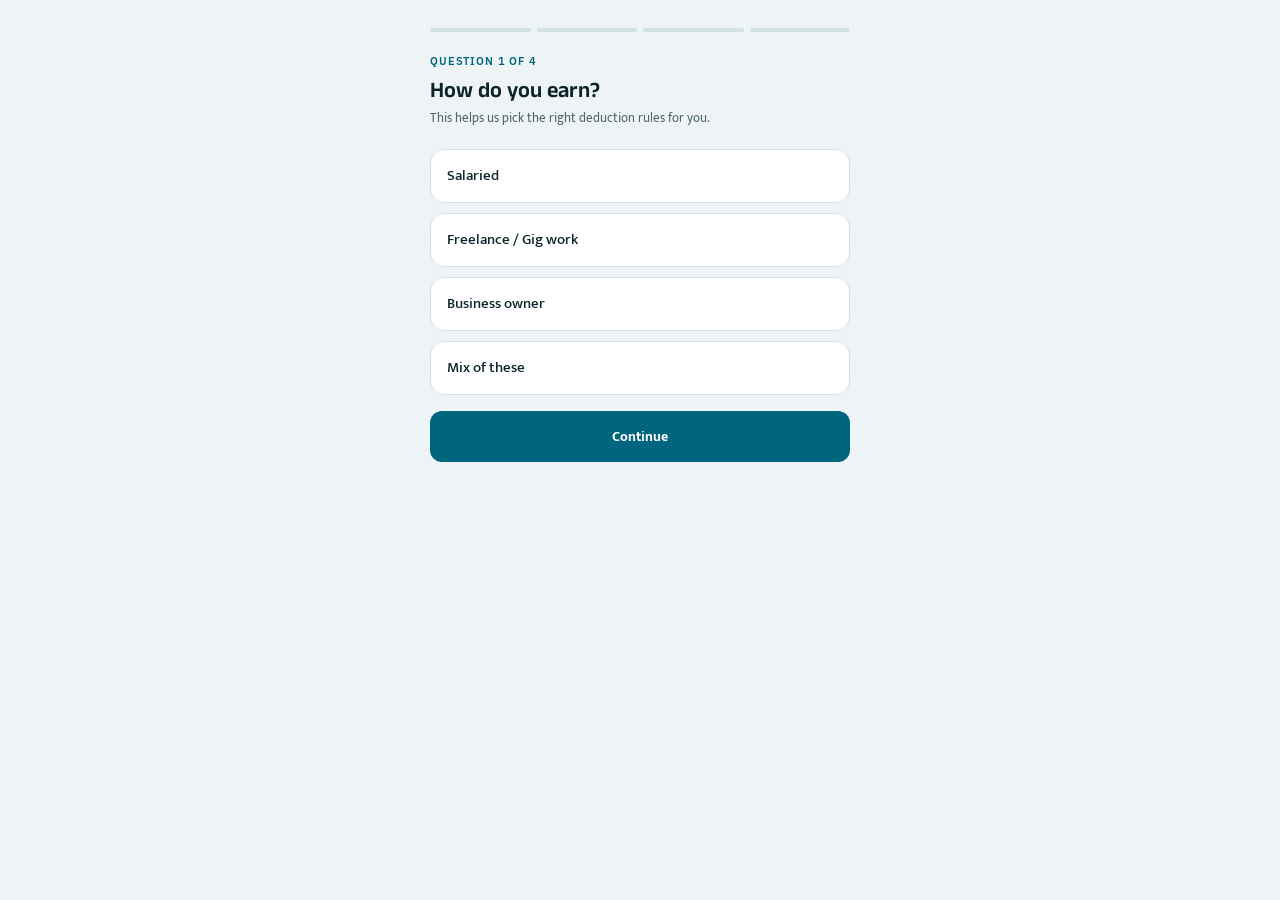
==== index.html @ 58a389fa "Publish from bsuraj67/taxplot@aef8ec2" ====
<!DOCTYPE html>
<html lang="en-IN">
<head>
<meta charset="UTF-8">
<meta name="viewport" content="width=device-width, initial-scale=1.0, viewport-fit=cover">
<title>TaxPlot</title>
<meta name="theme-color" content="#00657E">
<meta name="apple-mobile-web-app-capable" content="yes">
<meta name="apple-mobile-web-app-status-bar-style" content="black-translucent">
<meta name="apple-mobile-web-app-title" content="TaxPlot">
<link rel="manifest" href="manifest.json">
<link rel="icon" href="apple-touch-icon.png">
<link rel="apple-touch-icon" href="apple-touch-icon.png">
<script>
/* Apply saved appearance before first paint (no flash). Keys mirror SETTINGS in app.js. */
(function(){try{var s=JSON.parse(localStorage.getItem("taxplot.settings")||"{}"),r=document.documentElement;
if(s.theme==="light"||s.theme==="dark")r.dataset.theme=s.theme;
if(s.text==="large")r.dataset.text="large";if(s.density==="compact")r.dataset.density="compact";
if(s.motion==="reduce")r.dataset.motion="reduce";if(s.hideAmounts)r.dataset.hide="1";}catch(e){}})();
</script>
<link rel="preconnect" href="https://fonts.googleapis.com">
<link rel="preconnect" href="https://fonts.gstatic.com" crossorigin>
<link rel="stylesheet" href="https://fonts.googleapis.com/css2?family=Anek+Latin:wght@400..800&family=Mukta:wght@400;500;600;700&family=IBM+Plex+Sans:wght@400;500;600&display=swap">
<link rel="stylesheet" href="style.css">
</head>
<body>

<div class="flow" id="s-onboarding"><div class="container"></div></div>
<div class="flow" id="s-permission" hidden><div class="container"></div></div>
<div class="flow" id="s-quickconfirm" hidden><div class="container"></div></div>
<div class="flow" id="s-camera" hidden><div class="cam-view"></div></div>
<div class="flow" id="s-review" hidden><div class="container"></div></div>

<div id="s-app" hidden>
  <div class="shell">
    <nav class="side" aria-label="Main">
      <div class="logo"><span class="mark">T</span>TaxPlot</div>
      <button class="nav-btn" type="button" data-view="overview"></button>
      <button class="nav-btn" type="button" data-view="receipts"></button>
      <button class="nav-btn" type="button" data-view="report"></button>
      <button class="nav-btn" type="button" data-view="glossary"></button>
      <button class="nav-btn" type="button" data-view="settings"></button>
      <div class="side-foot" id="side-foot"></div>
    </nav>
    <main class="main" id="view" tabindex="-1"></main>
  </div>
  <nav class="tabbar" aria-label="Main (mobile)" id="tabbar"></nav>
  <button class="snap-fab" type="button" id="snap-fab" data-act="goto-camera"></button>
</div>

<div class="toast" id="toast" role="status" aria-live="polite" aria-atomic="true"></div>
<div class="glossary-sheet" id="glossary-sheet" hidden></div>

<script src="tax-engine.js"></script>
<script src="locales/i18n.js"></script>
<script src="app.js"></script>
</body>
</html>
---- style.css ----
/* =====================================================================
   TaxPlot design tokens · Peacock
   Copied from design/tokens.css — do not hand-edit values here, edit
   design/tokens.css and re-copy. Theme: no data-theme attribute = follow
   the device (Auto). data-theme="light" | "dark" on <html> = user override.
   Rules (see design/DESIGN.md):
   - --ok (green) ONLY for a cap that is 100% used / a finished state.
   - --warn (rose) for "act soon" and "check this". Never for buttons.
   - --brand for actions, links, active nav and partial progress.
   ===================================================================== */
:root{
  --bg:#EEF4F5;        /* page */
  --surf:#FFFFFF;      /* cards, panels */
  --surf2:#F5F9FA;     /* table heads, inputs, subtle fills */
  --ink:#0B2329;       /* primary text */
  --mute:#4E666C;      /* secondary text (6.1:1 on surf) */
  --line:#D3E1E3;      /* borders, dividers */
  --brand:#00657E;     /* peacock teal (6.6:1 on surf) */
  --on-brand:#FFFFFF;
  --ok:#2F7D1F;        /* leaf green: fully used (5.2:1) */
  --warn:#B0284F;      /* rose: act soon / check (6.4:1) */
  --track:#E0EAEC;     /* empty meter track */
  --cam:#0A0F12; --cam-ink:#F2F5F6; --paper:#FCFCFA; --paper-ink:#22272A;

  --brand-soft:color-mix(in srgb,var(--brand) 11%,var(--surf));
  --ok-soft:color-mix(in srgb,var(--ok) 13%,var(--surf));
  --warn-soft:color-mix(in srgb,var(--warn) 11%,var(--surf));
  --shadow:0 1px 2px color-mix(in srgb,var(--ink) 8%,transparent),0 8px 24px -12px color-mix(in srgb,var(--ink) 18%,transparent);

  --f-display:"Anek Latin","Mukta",system-ui,sans-serif;   /* headings */
  --f-body:"Mukta",system-ui,-apple-system,"Segoe UI",sans-serif; /* UI text */
  --f-num:"IBM Plex Sans","Mukta",system-ui,sans-serif;     /* all money, tabular */

  --r-s:6px; --r-m:10px; --r-l:16px;
  --pad:1.125rem;      /* card padding; compact density lowers it */
  color-scheme:light;
}
@media (prefers-color-scheme: dark){
  :root:not([data-theme="light"]){
    --bg:#071619; --surf:#0D2227; --surf2:#122C32; --ink:#E3F1F3; --mute:#93AEB4; --line:#1E3A41;
    --brand:#4CC2DB; --on-brand:#04191E; --ok:#7ACB5C; --warn:#FF7D9E; --track:#1A343A;
    color-scheme:dark;
  }
}
:root[data-theme="dark"]{
  --bg:#071619; --surf:#0D2227; --surf2:#122C32; --ink:#E3F1F3; --mute:#93AEB4; --line:#1E3A41;
  --brand:#4CC2DB; --on-brand:#04191E; --ok:#7ACB5C; --warn:#FF7D9E; --track:#1A343A;
  color-scheme:dark;
}
:root[data-density="compact"]{ --pad:.75rem; }
:root[data-text="large"]{ font-size:112.5%; }

/* Every inline icon from the ic()/chip() helpers is a 24x24-viewBox SVG with
   no explicit width/height, so size it by default — individual contexts
   (buttons, chips, nav) override to their own exact size below. */
svg[viewBox="0 0 24 24"]{width:1.1em; height:1.1em; flex:none; vertical-align:-0.15em;}

/* ---------- base ---------- */
*{box-sizing:border-box;}
html,body{height:100%;}
body{
  margin:0;
  font-family:var(--f-body);
  background:var(--bg);
  color:var(--ink);
  min-height:100vh;
  -webkit-font-smoothing:antialiased;
}
button{font-family:inherit;}
h1,h2,h3{font-family:var(--f-display); margin:0; line-height:1.15;}
.num{font-family:var(--f-num); font-variant-numeric:tabular-nums; letter-spacing:-.01em;}
.eyebrow{font-size:.75rem; letter-spacing:.09em; text-transform:uppercase; color:var(--mute); font-weight:600;}
.muted{color:var(--mute);}
kbd{font-family:var(--f-num); font-size:.72rem; border:1px solid var(--line); border-bottom-width:2px; border-radius:4px; padding:0 .3rem; background:var(--surf); color:var(--mute);}
a{color:var(--brand);}
button,input,select,textarea{font:inherit; color:inherit;}
:focus-visible{outline:2px solid var(--brand); outline-offset:2px; border-radius:4px;}
[hidden]{display:none !important;}
:root[data-motion="reduce"] *{transition:none !important; animation:none !important;}
@media (prefers-reduced-motion:reduce){*{transition:none !important; animation:none !important;}}
/* privacy: blur money until hovered/focused */
:root[data-hide="1"] .money{filter:blur(7px); transition:filter .15s;}
:root[data-hide="1"] .money:hover,:root[data-hide="1"] .money:focus{filter:none;}

/* ---------- app shell: sidebar (desktop) + bottom tabbar (mobile) ---------- */
.shell{display:grid; grid-template-columns:15rem minmax(0,1fr); min-height:100vh;}
.side{position:sticky; top:0; height:100vh; background:var(--surf); border-right:1px solid var(--line); padding:1.25rem .75rem; display:flex; flex-direction:column; gap:.25rem;}
.logo{display:flex; align-items:center; gap:.6rem; font-family:var(--f-display); font-weight:700; font-size:1.2rem; padding:0 .5rem 1.1rem;}
.logo .mark{width:28px; height:28px; border-radius:8px; background:var(--brand); color:var(--on-brand); display:flex; align-items:center; justify-content:center; font-weight:700; flex:none;}
.nav-btn{display:flex; align-items:center; gap:.65rem; border:0; background:none; text-align:left; padding:.6rem .7rem; min-height:2.75rem; border-radius:var(--r-s); font-size:.95rem; font-weight:500; color:var(--mute); cursor:pointer; width:100%;}
.nav-btn:hover{background:var(--surf2); color:var(--ink);}
.nav-btn[aria-current="page"]{background:var(--brand-soft); color:var(--brand); font-weight:600;}
.side-foot{margin-top:auto; padding:.75rem .6rem 0; border-top:1px solid var(--line); font-size:.8rem; color:var(--mute);}
.main{padding:1.5rem clamp(1rem,3vw,2rem) 3rem; display:grid; gap:1.1rem; align-content:start; min-width:0; max-width:78rem;}
.head{display:flex; align-items:center; gap:.75rem; flex-wrap:wrap;}
.head h1{font-size:1.6rem; font-weight:700; margin-right:auto;}
.tabbar{display:none;}

/* ---------- atoms ---------- */
.btn{display:inline-flex; align-items:center; justify-content:center; gap:.5rem; border:0; border-radius:var(--r-m); padding:.6rem 1rem; min-height:2.75rem; font-weight:600; font-size:.95rem; background:var(--brand); color:var(--on-brand); cursor:pointer; font-family:var(--f-body);}
.btn.ghost{background:transparent; color:var(--ink); box-shadow:inset 0 0 0 1px var(--line);}
.btn.ghost:hover{background:var(--surf2);}
.btn.danger{background:transparent; color:var(--warn); box-shadow:inset 0 0 0 1px var(--warn);}
.btn.warn{background:var(--surf); color:var(--warn); box-shadow:inset 0 0 0 1px var(--warn);}
/* .btn.sm stays compact on purpose — the CA review queue/grid's deliberately
   dense ERP layout (see PROGRESS.md) would be defeated by a 44px minimum on
   every inline row action; those stay mouse/desktop-oriented by design. */
.btn.sm{padding:.25rem .55rem; font-size:.8rem; min-height:auto;}
.btn[disabled]{opacity:.5; cursor:not-allowed;}
.icon-btn{width:2.75rem; height:2.75rem; display:grid; place-items:center; border-radius:var(--r-m); border:1px solid var(--line); background:var(--surf); cursor:pointer;}
.pill{display:inline-flex; align-items:center; gap:.35rem; font-size:.8rem; font-weight:600; padding:.25rem .65rem; border-radius:999px; background:var(--surf2); border:1px solid var(--line); cursor:pointer;}
.chip{display:inline-flex; align-items:center; gap:.3rem; font-size:.78rem; font-weight:600; line-height:1; padding:.32rem .55rem; border-radius:999px; white-space:nowrap;}
.st-done{background:var(--ok-soft); color:var(--ok);}
.st-room{background:var(--brand-soft); color:var(--brand);}
.st-soon{background:var(--warn-soft); color:var(--warn);}
.st-none{color:var(--mute); box-shadow:inset 0 0 0 1px var(--line);}
.st-check{color:var(--warn); box-shadow:inset 0 0 0 1.5px var(--warn);}
.card{background:var(--surf); border:1px solid var(--line); border-radius:var(--r-l); padding:var(--pad);}
button.card{appearance:none; font:inherit; color:inherit;}
.card h3{font-family:var(--f-body); font-size:1rem; font-weight:600; margin-bottom:.75rem; display:flex; justify-content:space-between; gap:.5rem; align-items:baseline;}
.card h3 small{font-weight:400; color:var(--mute); font-size:.82rem;}
.disc,.micro-disc{font-size:.8rem; color:var(--mute); display:flex; gap:.4rem; align-items:center;}
.big-disc{display:flex; gap:.6rem; align-items:flex-start; padding:.9rem 1rem; border-radius:var(--r-m); background:var(--surf2); border:1px solid var(--line); font-size:.9rem; color:var(--ink);}
.big-disc span{min-width:0; flex:1;}

/* meter: one segment per receipt */
.meter{height:.75rem; border-radius:999px; background:var(--track); display:flex; gap:2px; overflow:hidden;}
.meter i{display:block; height:100%; background:var(--brand);}
.meter.done i{background:var(--ok);}
.meter.soon i{background:var(--warn);}
.meter.none{background:repeating-linear-gradient(-45deg,var(--track) 0 6px,transparent 6px 11px); box-shadow:inset 0 0 0 1px var(--line);}

/* ---------- overview ---------- */
.hero{display:grid; grid-template-columns:repeat(3,minmax(0,1fr)); background:var(--surf); border:1px solid var(--line); border-radius:var(--r-l);}
.hero>div{padding:var(--pad) 1.25rem; display:grid; gap:.25rem; align-content:start; min-width:0;}
.hero>div+div{border-left:1px solid var(--line);}
.hero .big{font-size:clamp(1.9rem,3.4vw,2.6rem); font-weight:600; line-height:1.05; color:var(--brand);}
.hero .mid{font-size:1.6rem; font-weight:600; line-height:1.1;}
.hero small{color:var(--mute); font-size:.85rem;}
.fy-track{height:6px; background:var(--track); border-radius:999px; margin-top:.5rem; overflow:hidden;}
.fy-track i{display:block; height:100%; background:var(--ink);}
.regime-card{display:flex; gap:1rem; align-items:center; border-radius:var(--r-l); padding:var(--pad) 1.1rem; border:1px solid var(--line); background:var(--surf); flex-wrap:wrap;}
.regime-card h4{font-size:1.1rem; font-weight:700;}
.regime-card p{font-size:.9rem; color:var(--mute);}
.regime-card .cmp{display:flex; gap:1.1rem; margin-left:auto; text-align:right;}
.regime-card .cmp b{font-size:1.1rem;}
.regime-card .cmp .lower{color:var(--ok);}
.caps{display:grid; grid-template-columns:repeat(2,minmax(0,1fr)); gap:.75rem;}
.cap{background:var(--surf); border:1px solid var(--line); border-radius:var(--r-l); padding:var(--pad); display:grid; gap:.6rem; min-width:0;}
.cap-top{display:flex; justify-content:space-between; gap:.6rem; align-items:flex-start;}
.cap h4{font-family:var(--f-body); font-size:1rem; font-weight:600; line-height:1.25;}
.cap .sec-no{display:block; font-size:.82rem; color:var(--mute); font-weight:500; margin-top:.1rem;}
.cap-fig{display:flex; justify-content:space-between; gap:.5rem; font-size:.88rem; color:var(--mute); flex-wrap:wrap;}
.cap-fig b{color:var(--ink); font-size:1.05rem; font-weight:600;}
.cap .note{font-size:.85rem; color:var(--mute);}
.cap .figure{font-size:1.5rem; font-weight:600;}
.rrow{display:grid; grid-template-columns:2.5rem minmax(0,1fr) auto; gap:.75rem; align-items:center; padding:.55rem 0; border-top:1px solid var(--line);}
.rrow:first-child{border-top:0;}
.rthumb{width:2.5rem; height:2.5rem; border-radius:8px; background:var(--surf2); border:1px solid var(--line); display:grid; place-items:center; color:var(--mute); font-size:1rem;}
.who{font-weight:600; font-size:.95rem; line-height:1.25; overflow:hidden; text-overflow:ellipsis; white-space:nowrap;}
.meta{font-size:.82rem; color:var(--mute);}
.amt{text-align:right; font-weight:600; display:grid; justify-items:end; gap:.2rem;}
.duo{display:grid; grid-template-columns:minmax(0,1.25fr) minmax(0,1fr); gap:.75rem;}
.chart svg{width:100%; height:auto; display:block;}
.chart text{font-family:var(--f-num); font-size:11px; fill:var(--mute);}
.chart .val{fill:var(--ink); font-weight:600;}
.empty-note{font-size:12.5px; color:var(--mute); background:var(--surf2); border-radius:12px; padding:14px; text-align:center; line-height:1.6;}

/* ---------- tables (Receipts, Report) ---------- */
.toolbar{display:flex; gap:.5rem; flex-wrap:wrap; align-items:center;}
.fchip{border:1px solid var(--line); background:var(--surf); border-radius:999px; padding:.3rem .75rem; font-size:.85rem; font-weight:500; cursor:pointer; display:inline-flex; align-items:center; min-height:2.75rem;}
.fchip[aria-pressed="true"]{background:var(--ink); color:var(--bg); border-color:var(--ink);}
.tbl-wrap{overflow-x:auto; background:var(--surf); border:1px solid var(--line); border-radius:var(--r-l);}
table{border-collapse:collapse; width:100%; font-size:.9rem; min-width:34rem;}
th{font-size:.72rem; letter-spacing:.07em; text-transform:uppercase; color:var(--mute); font-weight:600; text-align:left; padding:.75rem .9rem; border-bottom:1px solid var(--line); background:var(--surf2);}
td{padding:calc(var(--pad)*.6) .9rem; border-bottom:1px solid var(--line); vertical-align:middle;}
tr:last-child td{border-bottom:0;}
.r{text-align:right;}
.missed{display:grid; gap:.5rem; margin:0; padding:0; list-style:none;}
.missed li{display:flex; gap:.6rem; align-items:flex-start; font-size:.95rem; color:var(--ink);}
.missed li span{min-width:0;}

/* ---------- settings ---------- */
.set-groups{display:grid; gap:1.1rem; min-width:0;}
.group{background:var(--surf); border:1px solid var(--line); border-radius:var(--r-l); overflow:hidden; scroll-margin-top:1rem;}
.group>header{padding:.9rem 1.1rem .4rem;}
.group>header h2{font-size:1.15rem; font-weight:700;}
.group>header p{font-size:.85rem; color:var(--mute);}
.row{display:grid; grid-template-columns:minmax(0,1fr) auto; gap:1rem; align-items:center; padding:calc(var(--pad)*.8) 1.1rem; border-top:1px solid var(--line);}
.group>header+.row{border-top:0;}
.row .lbl{font-weight:600; font-size:.95rem; display:block;}
.row .help{font-size:.83rem; color:var(--mute); margin-top:.1rem; max-width:52ch;}
.seg{display:inline-flex; border:1px solid var(--line); border-radius:var(--r-m); background:var(--surf2); padding:3px; gap:2px; flex-wrap:wrap;}
.seg button{border:0; background:none; padding:.35rem .75rem; border-radius:7px; font-size:.87rem; color:var(--mute); font-weight:500; cursor:pointer; display:inline-flex; align-items:center; min-height:2.75rem;}
.seg button[aria-pressed="true"]{background:var(--surf); color:var(--ink); font-weight:600; box-shadow:0 1px 2px color-mix(in srgb,var(--ink) 15%,transparent);}
/* Visual switch stays its designed size; ::before pads out the actual
   clickable/tappable area to the 44px minimum without changing how it looks. */
.switch{position:relative; width:2.75rem; height:1.6rem; border-radius:999px; border:0; background:var(--track); box-shadow:inset 0 0 0 1px var(--line); padding:0; flex:none; cursor:pointer; transition:background .15s;}
.switch::before{content:""; position:absolute; inset:-.6rem;}
.switch::after{content:""; position:absolute; top:.2rem; left:.2rem; width:1.2rem; height:1.2rem; border-radius:50%; background:var(--surf); box-shadow:0 1px 3px color-mix(in srgb,var(--ink) 30%,transparent); transition:transform .15s;}
.switch[aria-checked="true"]{background:var(--brand); box-shadow:none;}
.switch[aria-checked="true"]::after{transform:translateX(1.15rem);}
select.sel,input.txt{background:var(--surf2); border:1px solid var(--line); border-radius:var(--r-m); padding:.45rem .7rem; font-size:.9rem; min-width:10rem; font-family:var(--f-body);}
.theme-preview{display:flex; gap:.6rem; flex-wrap:wrap;}
.tp{border:1.5px solid var(--line); border-radius:var(--r-m); padding:.4rem; background:var(--surf); display:grid; gap:.35rem; justify-items:center; font-size:.82rem; font-weight:600; width:6.5rem; cursor:pointer;}
.tp[aria-pressed="true"]{border-color:var(--brand); box-shadow:0 0 0 3px var(--brand-soft);}
.tp .mini{width:100%; height:3.4rem; border-radius:6px; overflow:hidden; display:grid; grid-template-columns:30% 1fr;}
.tp .mini b{display:block;}
.confirm{display:flex; gap:.5rem; align-items:center; flex-wrap:wrap; font-size:.88rem;}

/* ---------- toast ---------- */
.toast{
  position:fixed; left:50%; bottom:calc(1.5rem + env(safe-area-inset-bottom,0px)); transform:translateX(-50%) translateY(6px);
  background:var(--ink); color:var(--bg); padding:.6rem 1rem; border-radius:var(--r-m); font-size:.9rem; z-index:90;
  box-shadow:var(--shadow); opacity:0; pointer-events:none; transition:opacity .2s ease, transform .2s ease;
}
.toast.show{opacity:1; transform:translateX(-50%) translateY(0);}

/* =====================================================================
   Full-screen flows: onboarding quiz, permission, camera, review,
   quick-confirm. These take over the whole viewport (no sidebar/tabbar)
   and keep their own compact layout — restyled onto Peacock tokens.
   ===================================================================== */
.flow{max-width:460px; margin:0 auto; min-height:100vh; padding:28px 20px 48px;}

.progress-dots{display:flex; gap:6px; margin-bottom:22px;}
.progress-dots span{height:4px; flex:1; background:var(--line); border-radius:2px; overflow:hidden;}
.progress-dots span.done{background:var(--brand);}
.q-eyebrow{font-family:var(--f-num); font-size:10.5px; color:var(--brand); font-weight:600; letter-spacing:.08em; text-transform:uppercase;}
.q-title{font-size:22px; font-weight:600; margin:8px 0 4px; line-height:1.25; font-family:var(--f-display); color:var(--ink);}
.q-sub{font-size:12.5px; color:var(--mute); margin-bottom:20px;}
.opt{
  display:block; width:100%; text-align:left; background:var(--surf); border:1.5px solid var(--line);
  border-radius:14px; padding:14px 16px; margin-bottom:10px; font-size:14.5px; font-weight:500;
  color:var(--ink); cursor:pointer; font-family:var(--f-body);
}
.opt.selected{border-color:var(--brand); background:var(--brand-soft);}
.opt.selected::after{content:"✓"; float:right; color:var(--brand); font-weight:700;}
.cb-opt{display:flex; align-items:center; gap:10px;}
.cb{width:18px; height:18px; border-radius:5px; border:1.5px solid var(--mute); flex:none;}
.cb.on{background:var(--brand); border-color:var(--brand); position:relative;}
.cb.on::after{content:"✓"; color:var(--on-brand); font-size:12px; position:absolute; inset:0; display:flex; align-items:center; justify-content:center;}
.text-input{
  width:100%; background:var(--surf); border:1.5px solid var(--line); border-radius:12px;
  padding:13px 14px; font-size:14.5px; color:var(--ink); font-family:var(--f-body); margin-bottom:8px;
}
.text-input:focus, select.text-input:focus{outline:2px solid var(--brand); outline-offset:1px; border-color:var(--brand);}
.autocomplete-list{list-style:none; margin:0 0 10px; padding:0;}
.autocomplete-list li{padding:10px 12px; background:var(--surf); border:1px solid var(--line); border-top:none; font-size:13px; cursor:pointer;}
.autocomplete-list li:first-child{border-top:1px solid var(--line); border-radius:8px 8px 0 0;}
.autocomplete-list li:last-child{border-radius:0 0 8px 8px;}
.autocomplete-list li:hover{background:var(--surf2);}

.result-hero{background:var(--surf); border:1px solid var(--line); border-radius:20px; padding:24px 20px; margin-top:4px;}
.result-hero .tag{font-family:var(--f-num); font-size:10px; letter-spacing:.1em; text-transform:uppercase; color:var(--brand); font-weight:700;}
.result-hero h2{font-size:21px; margin-top:8px; line-height:1.3; font-family:var(--f-display); color:var(--ink);}
.result-hero h2 b{color:var(--brand);}
.result-hero p{font-size:13px; line-height:1.6; color:var(--mute); margin-top:12px;}
.compare-table{width:100%; border-collapse:collapse; margin-top:14px; font-size:12.5px;}
.compare-table th{text-align:left; color:var(--mute); font-weight:600; font-size:10px; text-transform:uppercase; padding-bottom:6px; border-bottom:1px solid var(--line);}
.compare-table td{padding:9px 4px; border-bottom:1px solid var(--line); color:var(--ink); font-family:var(--f-num);}
.nav-row{display:flex; gap:10px; margin-top:6px;}

.btn-primary{
  display:block; width:100%; text-align:center; padding:14px; min-height:44px; border-radius:12px;
  background:var(--brand); color:var(--on-brand); font-weight:700; font-size:14px;
  border:none; margin-top:16px; cursor:pointer; font-family:var(--f-body);
}
.btn-primary:disabled{opacity:.45; cursor:not-allowed;}
.btn-secondary{
  display:block; width:100%; text-align:center; padding:14px; min-height:44px; border-radius:12px;
  background:transparent; color:var(--ink); font-weight:600; font-size:13.5px;
  border:1.5px solid var(--line); margin-top:10px; cursor:pointer; font-family:var(--f-body);
}
.btn-ghost{
  background:transparent; border:none; color:var(--mute); font-weight:600; font-size:12.5px;
  cursor:pointer; text-align:center; width:100%; padding:14px 10px; min-height:44px; font-family:var(--f-body);
}
.nav-row .btn-primary, .nav-row .btn-secondary{margin-top:0;}

/* ---------- permission screen ---------- */
.perm-icon{width:56px; height:56px; border-radius:16px; background:var(--brand-soft); color:var(--brand); display:flex; align-items:center; justify-content:center; font-size:24px; margin-top:20px;}
.perm-title{font-size:21px; font-weight:600; margin:16px 0 6px; line-height:1.3; font-family:var(--f-display); color:var(--ink);}
.perm-sub{font-size:13px; color:var(--mute); line-height:1.6; margin-bottom:20px;}
.perm-row{display:flex; gap:12px; background:var(--surf); border:1px solid var(--line); border-radius:14px; padding:14px; margin-bottom:10px; align-items:flex-start;}
.perm-row .ic{font-size:16px;}
.perm-row .t{font-size:13px; font-weight:700; color:var(--ink);}
.perm-row .d{font-size:11.5px; color:var(--mute); margin-top:2px; line-height:1.5;}
.perm-note{font-size:11px; color:var(--mute); background:var(--surf2); border-radius:10px; padding:10px 12px; margin-top:14px; line-height:1.6;}
.perm-skip{display:block; width:100%; background:none; border:none; text-align:center; font-size:12.5px; color:var(--mute); margin-top:14px; padding:12px; min-height:44px; font-weight:600; cursor:pointer; font-family:var(--f-body);}

/* ---------- quick confirm ---------- */
.qc-head h2{font-size:19px; font-family:var(--f-display); color:var(--ink);}
.qc-head p{font-size:12.5px; color:var(--mute); margin-top:4px;}
.qc-stack-note{font-size:11px; color:var(--mute); margin:10px 0 16px; font-family:var(--f-num);}
.qc-card{background:var(--surf); border:1px solid var(--line); border-radius:18px; padding:18px; box-shadow:var(--shadow); margin-bottom:14px;}
.qc-source{display:flex; align-items:center; gap:8px; font-size:10.5px; color:var(--mute); font-family:var(--f-num); text-transform:uppercase; letter-spacing:.05em;}
.qc-source .dot{width:6px; height:6px; border-radius:50%; background:var(--brand);}
.qc-vendor{font-size:16px; font-weight:700; margin-top:8px; color:var(--ink);}
.qc-amt{font-family:var(--f-num); font-size:26px; font-weight:700; color:var(--ink); margin-top:4px;}
.qc-meta{font-size:12px; color:var(--mute); margin-top:6px;}
.qc-guess{display:inline-flex; align-items:center; gap:6px; background:var(--ok-soft); color:var(--ok); font-size:11.5px; font-weight:600; padding:6px 10px; border-radius:8px; margin-top:10px;}
.qc-actions{display:flex; gap:8px; margin-top:14px;}
.qc-btn{flex:1; text-align:center; padding:12px; min-height:44px; border-radius:12px; font-size:13px; font-weight:700; font-family:var(--f-body); border:none; cursor:pointer;}
.qc-btn.yes{background:var(--brand); color:var(--on-brand);}
.qc-btn.no{background:var(--surf2); color:var(--mute);}
.qc-btn.edit{background:transparent; color:var(--mute); border:1px solid var(--line); flex:0 0 44px;}

/* ---------- camera (fixed dark regardless of theme — see --cam tokens) ---------- */
#s-camera{max-width:none; padding:0;}
.cam-view{height:100vh; background:var(--cam); position:relative; color:var(--cam-ink);}
.cam-overlay-text{position:absolute; top:60px; left:0; right:0; text-align:center; font-size:13px; color:color-mix(in srgb, var(--cam-ink) 75%, transparent); font-weight:500;}
.receipt-outline{position:absolute; top:130px; left:60px; right:60px; bottom:220px; border:2px dashed color-mix(in srgb, var(--brand) 70%, transparent); border-radius:10px; display:flex; align-items:center; justify-content:center; text-align:center; padding:16px; font-size:12px; color:color-mix(in srgb, var(--cam-ink) 55%, transparent);}
.cam-controls{position:absolute; bottom:calc(34px + env(safe-area-inset-bottom,0px)); left:0; right:0; display:flex; align-items:center; justify-content:center; gap:60px;}
.cam-icon{width:44px; height:44px; border-radius:12px; background:color-mix(in srgb, var(--cam-ink) 12%, transparent); display:flex; align-items:center; justify-content:center; font-size:18px; border:none; color:var(--cam-ink); cursor:pointer;}
.shutter{width:70px; height:70px; border-radius:50%; border:4px solid var(--cam-ink); background:transparent; position:relative; cursor:pointer;}
.shutter::after{content:""; position:absolute; inset:5px; border-radius:50%; background:var(--cam-ink);}
.flash{position:absolute; top:calc(24px + env(safe-area-inset-top,0px)); right:20px; width:34px; height:34px; border-radius:50%; background:color-mix(in srgb, var(--cam-ink) 12%, transparent); display:flex; align-items:center; justify-content:center; font-size:14px; border:none; color:var(--cam-ink); cursor:pointer;}
.back-arrow{position:absolute; top:calc(24px + env(safe-area-inset-top,0px)); left:20px; width:34px; height:34px; border-radius:50%; background:color-mix(in srgb, var(--cam-ink) 12%, transparent); display:flex; align-items:center; justify-content:center; font-size:16px; border:none; color:var(--cam-ink); cursor:pointer;}
.loading-strip{position:absolute; bottom:110px; left:0; right:0; text-align:center; font-size:12px; color:var(--cam-ink); font-family:var(--f-num);}
.freeze-frame{position:absolute; inset:0; background:var(--cam); display:flex; flex-direction:column; align-items:center; justify-content:center; gap:20px;}
.freeze-thumb{max-width:86%; max-height:62%; width:auto; height:auto; border-radius:14px; border:1px solid color-mix(in srgb, var(--cam-ink) 15%, transparent);}
.freeze-actions{display:flex; gap:14px;}
.freeze-actions button{padding:12px 22px; border-radius:12px; border:none; font-weight:700; font-size:13px; cursor:pointer; font-family:var(--f-body);}
.freeze-actions .retake{background:color-mix(in srgb, var(--cam-ink) 14%, transparent); color:var(--cam-ink);}
.freeze-actions .use{background:var(--brand); color:var(--on-brand);}
.cam-fallback{position:absolute; inset:0; background:var(--cam); color:var(--cam-ink); display:flex; flex-direction:column; align-items:center; justify-content:center; gap:14px; text-align:center; padding:32px;}
.cam-fallback p{font-size:14px; color:color-mix(in srgb, var(--cam-ink) 80%, transparent); line-height:1.6;}
.cam-fallback .row{display:flex; gap:10px; width:100%;}
.cam-fallback button{flex:1; padding:12px; border-radius:12px; border:none; font-weight:700; font-size:13px; cursor:pointer;}
.cam-fallback .retry{background:color-mix(in srgb, var(--cam-ink) 14%, transparent); color:var(--cam-ink);}
.cam-fallback .manual{background:var(--brand); color:var(--on-brand);}
.visually-hidden{position:absolute; width:1px; height:1px; overflow:hidden; clip:rect(0 0 0 0);}

/* ---------- review screen ---------- */
.review-head h2{font-size:19px; font-family:var(--f-display); color:var(--ink);}
.review-head p{font-size:12.5px; color:var(--mute); margin-top:4px;}
.review-thumb{
  width:100%; height:120px; border-radius:14px; margin:16px 0; overflow:hidden;
  background:repeating-linear-gradient(135deg, var(--surf2), var(--surf2) 8px, var(--surf) 8px, var(--surf) 16px);
  border:1px solid var(--line); display:flex; align-items:center; justify-content:center;
  color:var(--mute); font-size:11px; font-weight:600;
}
.review-thumb img{width:100%; height:100%; object-fit:contain;}
.field{margin-bottom:14px;}
.field label{font-size:11px; font-weight:700; color:var(--mute); text-transform:uppercase; letter-spacing:.04em;}
.field .input, .field input, .field select, .field textarea{
  margin-top:5px; width:100%; background:var(--surf); border:1.5px solid var(--line); border-radius:12px;
  padding:12px 14px; font-size:14px; color:var(--ink); font-family:var(--f-body);
}
.field input.amt{font-family:var(--f-num); font-size:18px; font-weight:600;}
.field .flag{color:var(--warn); font-size:10.5px; font-weight:700; margin-top:4px; display:inline-block;}
.applies-chip{display:inline-block; background:var(--ok-soft); color:var(--ok); font-size:11.5px; font-weight:600; padding:6px 10px; border-radius:8px; margin-top:5px;}
.applies-chip.skip{background:var(--surf2); color:var(--mute);}
.save-btn{position:sticky; bottom:0; background:var(--bg); padding-top:8px; padding-bottom:6px;}
.discard{display:block; width:100%; background:none; border:none; text-align:center; font-size:12.5px; color:var(--mute); margin-top:10px; padding:12px; min-height:44px; font-weight:600; cursor:pointer; font-family:var(--f-body);}

/* =====================================================================
   CA workspace (ca.html) — ERP-style layout: top bar, icon+label rail,
   work area with a KPI strip, dense sortable grid and a docked detail
   panel, status bar. Shares the tokens/atoms above; nothing here should
   redefine --brand/--ok/--warn, .chip, .st-*, .meter, .row/.seg/.switch,
   or .num/.eyebrow/.muted.
   ===================================================================== */
body.ca{display:grid; grid-template-rows:auto minmax(0,1fr) auto; height:100vh; font-size:.9375rem; line-height:1.45;}
.top{background:var(--brand); color:var(--on-brand); display:flex; align-items:center; gap:.9rem; padding:.45rem 1rem; padding-top:calc(.45rem + env(safe-area-inset-top,0px));}
.top .logo{display:flex; align-items:center; gap:.55rem; font-family:var(--f-display); font-weight:700; font-size:1.05rem; white-space:nowrap;}
.top .logo small{font-family:var(--f-body); font-weight:500; opacity:.8; font-size:.82rem;}
.top .mark{width:24px; height:24px; border-radius:7px; background:var(--on-brand); color:var(--brand); display:flex; align-items:center; justify-content:center; font-weight:700; flex:none;}
.search{flex:1; max-width:30rem; display:flex; align-items:center; gap:.5rem; background:color-mix(in srgb,var(--on-brand) 14%,transparent); border-radius:8px; padding:.3rem .6rem;}
.search svg{width:1rem; height:1rem; opacity:.8; flex:none;}
.search input{background:none; border:0; outline:0; color:var(--on-brand); width:100%; font-size:.9rem;}
.search input:focus-visible{outline:2px solid var(--on-brand); outline-offset:2px; border-radius:4px;}
.search input::placeholder{color:color-mix(in srgb,var(--on-brand) 70%,transparent);}
.search kbd{background:transparent; color:var(--on-brand); border-color:color-mix(in srgb,var(--on-brand) 40%,transparent);}
.top select{background:color-mix(in srgb,var(--on-brand) 14%,transparent); border:0; border-radius:8px; padding:.3rem .5rem; color:var(--on-brand); font-size:.85rem;}
.top select option{color:var(--ink); background:var(--surf);}
.top .sp{margin-left:auto; display:flex; align-items:center; gap:.6rem;}
.top .tbtn{border:0; background:none; color:var(--on-brand); width:2rem; height:2rem; border-radius:8px; display:grid; place-items:center; cursor:pointer;}
.top .tbtn:hover{background:color-mix(in srgb,var(--on-brand) 14%,transparent);}
.avatar{width:2rem; height:2rem; border-radius:50%; background:var(--on-brand); color:var(--brand); display:grid; place-items:center; font-weight:700; font-size:.8rem;}

.work{display:grid; grid-template-columns:12.5rem minmax(0,1fr); min-height:0;}
.rail{background:var(--surf); border-right:1px solid var(--line); padding:.7rem .5rem; display:flex; flex-direction:column; gap:.1rem; overflow-y:auto;}
.rail .grp{padding:.7rem .6rem .25rem;}
.nav{display:flex; align-items:center; gap:.6rem; border:0; background:none; text-align:left; padding:.45rem .6rem; border-radius:var(--r-s); font-size:.9rem; font-weight:500; color:var(--mute); cursor:pointer; width:100%;}
.nav:hover{background:var(--surf2); color:var(--ink);}
.nav[aria-current="page"]{background:var(--brand-soft); color:var(--brand); font-weight:600;}
.nav .badge{margin-left:auto; font-family:var(--f-num); font-size:.72rem; font-weight:600; background:var(--warn-soft); color:var(--warn); border-radius:999px; padding:0 .45rem;}
.content{display:grid; grid-template-columns:minmax(0,1fr) 23rem; min-height:0;}
.content.nodetail{grid-template-columns:minmax(0,1fr);}
.pane{overflow:auto; padding:var(--pad) 1.1rem 1.5rem; display:grid; gap:.85rem; align-content:start; min-width:0;}
.ph{display:flex; align-items:center; gap:.6rem; flex-wrap:wrap;}
.ph h1{font-size:1.35rem; font-weight:700; margin-right:auto;}

.kpis{display:grid; grid-template-columns:repeat(4,minmax(0,1fr)); background:var(--surf); border:1px solid var(--line); border-radius:var(--r-m);}
.kpi{padding:.7rem 1rem; display:grid; gap:.1rem; border-left:1px solid var(--line); text-align:left; border-top:0; border-bottom:0; border-right:0; background:none;}
.kpi:first-child{border-left:0;}
.kpi b{font-family:var(--f-num); font-size:1.5rem; font-weight:600; line-height:1.1;}
.kpi small{font-size:.8rem; color:var(--mute);}
.kpi.warn b{color:var(--warn);}
.kpi.ok b{color:var(--ok);}
button.kpi{cursor:pointer;}
button.kpi:hover{background:var(--surf2);}

.fbar{display:flex; gap:.4rem; flex-wrap:wrap; align-items:center;}
.fbar .count{margin-left:auto; font-size:.82rem; color:var(--mute);}

.grid{overflow:auto; background:var(--surf); border:1px solid var(--line); border-radius:var(--r-m); max-height:calc(100vh - 19rem); min-height:14rem;}
.grid table{border-collapse:separate; border-spacing:0; width:100%; font-size:.86rem; min-width:62rem;}
.grid th{position:sticky; top:0; z-index:1; background:var(--surf2); font-size:.7rem; letter-spacing:.06em; text-transform:uppercase; color:var(--mute); font-weight:600; text-align:left; padding:.5rem .65rem; border-bottom:1px solid var(--line); white-space:nowrap;}
.grid th button{border:0; background:none; padding:0; font:inherit; color:inherit; letter-spacing:inherit; text-transform:inherit; display:inline-flex; gap:.25rem; align-items:center; cursor:pointer;}
.grid th button[aria-sort]{color:var(--ink);}
.grid td{padding:calc(var(--pad)*.55) .65rem; border-bottom:1px solid var(--line); white-space:nowrap; vertical-align:middle;}
.grid tbody tr{cursor:pointer;}
.grid tbody tr:hover td{background:var(--surf2);}
.grid tbody tr[aria-selected="true"] td{background:var(--brand-soft);}
.grid tbody tr[aria-selected="true"] td:first-child{box-shadow:inset 3px 0 0 var(--brand);}
.cname{font-weight:600;}
.cname small{display:block; font-weight:400; color:var(--mute); font-size:.76rem;}
.pan{font-family:var(--f-num); font-size:.8rem; color:var(--mute); letter-spacing:.04em;}
.chk{width:1rem; height:1rem; accent-color:var(--brand);}
.mm{display:flex; align-items:center; gap:.4rem; min-width:7rem;}
.mm .meter{flex:1; height:.4rem;}
.mm span{font-family:var(--f-num); font-size:.76rem; color:var(--mute); width:2.2rem; text-align:right;}
.reg{font-size:.8rem;}
.reg b{font-weight:600;}
.conf{font-family:var(--f-num); font-size:.8rem;}
.conf.low{color:var(--warn); font-weight:600;}

.detail{border-left:1px solid var(--line); background:var(--surf); overflow:auto; padding:var(--pad) 1rem 1.5rem; display:grid; gap:.9rem; align-content:start;}
.detail h2{font-size:1.25rem; font-weight:700;}
.dl{display:grid; grid-template-columns:auto 1fr; gap:.25rem .9rem; font-size:.84rem;}
.dl dt{color:var(--mute);}
.dl dd{margin:0; font-weight:500;}
.consent{display:flex; gap:.5rem; align-items:flex-start; font-size:.8rem; padding:.55rem .7rem; border-radius:8px; background:var(--surf2); border:1px solid var(--line);}
.consent svg{width:1rem; height:1rem; flex:none; color:var(--ok); margin-top:.1rem;}
.dsec{display:grid; gap:.35rem;}
.dsec .t{display:flex; justify-content:space-between; font-size:.84rem; gap:.5rem;}
.dsec .t b{font-weight:600;}
.dsec .f{font-size:.76rem; color:var(--mute); display:flex; justify-content:space-between;}
.rv{display:grid; gap:.4rem; padding:.6rem .7rem; border:1px solid var(--line); border-radius:8px;}
.rv .a{display:flex; justify-content:space-between; gap:.5rem; font-size:.86rem;}
.rv .acts{display:flex; gap:.35rem; flex-wrap:wrap;}
.cmp{display:grid; grid-template-columns:1fr 1fr; border:1px solid var(--line); border-radius:8px;}
.cmp div{padding:.5rem .7rem; display:grid;}
.cmp div+div{border-left:1px solid var(--line);}
.cmp b{font-family:var(--f-num); font-size:1.05rem;}
.cmp .lower b{color:var(--ok);}
textarea{width:100%; min-height:4.5rem; background:var(--surf2); border:1px solid var(--line); border-radius:8px; padding:.5rem .6rem; font:inherit; font-size:.85rem; color:var(--ink); resize:vertical;}

.cardx{background:var(--surf); border:1px solid var(--line); border-radius:var(--r-m);}
.cardx>header{padding:.75rem 1rem .25rem;}
.cardx>header h2{font-size:1.05rem; font-weight:700;}
.cardx>header p{font-size:.82rem; color:var(--mute);}
.note-box{display:flex; gap:.6rem; align-items:flex-start; padding:.7rem .9rem; border-radius:8px; background:var(--surf2); border:1px solid var(--line); font-size:.84rem;}
.note-box svg{width:1.1rem; height:1.1rem; flex:none; color:var(--brand); margin-top:.1rem;}
.two{display:grid; grid-template-columns:repeat(2,minmax(0,1fr)); gap:.85rem;}

.statusbar{display:flex; gap:1.1rem; align-items:center; padding:.3rem 1rem calc(.3rem + env(safe-area-inset-bottom,0px)); border-top:1px solid var(--line); background:var(--surf); font-size:.76rem; color:var(--mute); flex-wrap:wrap;}
.statusbar .sp{margin-left:auto; display:flex; gap:.8rem; flex-wrap:wrap;}
.dot{display:inline-block; width:.5rem; height:.5rem; border-radius:50%; background:var(--ok); margin-right:.3rem;}

@media (max-width:1180px){.content{grid-template-columns:minmax(0,1fr) 20rem;}}
@media (max-width:980px){
  body.ca{height:auto; min-height:100vh;}
  .content{grid-template-columns:1fr;}
  .detail{border-left:0; border-top:1px solid var(--line);}
  .grid{max-height:none;}
  .kpis{grid-template-columns:repeat(2,minmax(0,1fr));}
  .kpi:nth-child(3){border-left:0;}
  .kpi:nth-child(n+3){border-top:1px solid var(--line);}
}
@media (max-width:720px){
  .work{grid-template-columns:1fr;}
  .rail{flex-direction:row; overflow-x:auto; border-right:0; border-bottom:1px solid var(--line); padding:.4rem;}
  .rail .grp{display:none;}
  .nav{white-space:nowrap;}
  .search kbd,.top .logo small,.statusbar .sp{display:none;}
  .two,.row{grid-template-columns:1fr;}
}
@media (max-width:480px){.top select{display:none;} .pane{padding-inline:1rem;}}

/* Task 6: big thumb-reach Snap button -- hidden by default, shown only on
   phone widths by the @media (max-width:760px) block below. This base rule
   must come BEFORE that media block in source order, or its unconditional
   "display:none" would win the cascade at every width, media query or not. */
.snap-fab{display:none; position:fixed; right:1.1rem; bottom:calc(4.75rem + env(safe-area-inset-bottom,0px)); z-index:35; width:3.75rem; height:3.75rem; border-radius:50%; border:0; background:var(--brand); color:var(--on-brand); box-shadow:var(--shadow); cursor:pointer;}
.snap-fab svg{width:1.6rem; height:1.6rem;}

/* ---------- responsive ---------- */
@media (max-width:1080px){
  .hero{grid-template-columns:1fr 1fr;}
  .hero>div:first-child{grid-column:1/-1; border-bottom:1px solid var(--line);}
  .hero>div:nth-child(2){border-left:0;}
  .duo{grid-template-columns:1fr;}
}
@media (max-width:760px){
  .shell{grid-template-columns:1fr;}
  .side{display:none;}
  /* Clears both the tabbar and the snap-fab, which floats above it
     (bottom:4.75rem, height:3.75rem -> its top edge sits ~8.5rem up) --
     6rem wasn't enough and let the fab cover the Report screen's last
     card (QA issue #4). */
  .main{padding-bottom:9.5rem;}
  .caps{grid-template-columns:1fr;}
  .regime-card{flex-direction:column; align-items:flex-start;}
  .regime-card .cmp{margin-left:0;}
  .row{grid-template-columns:1fr;}
  .tabbar{display:flex; position:fixed; left:0; right:0; bottom:0; z-index:30; background:var(--surf); border-top:1px solid var(--line); padding:.4rem .25rem calc(.5rem + env(safe-area-inset-bottom,0px)); justify-content:space-around;}
  .tabbar button{border:0; background:none; display:grid; justify-items:center; gap:.1rem; font-size:.7rem; color:var(--mute); padding:.25rem .5rem; min-height:44px; cursor:pointer;}
  .tabbar button[aria-current="page"]{color:var(--brand); font-weight:600;}
  /* Task 6: a big thumb-reach Snap button replaces the header's icon button
     on phones -- without this, both were visible at once, two controls for
     the same action. */
  .head [data-act="goto-camera"]{display:none;}
  .snap-fab{display:grid; place-items:center;}
}
@media (max-width:520px){
  .hero{grid-template-columns:1fr;}
  .hero>div+div{border-left:0; border-top:1px solid var(--line);}
}

@media print{
  body *{visibility:hidden;}
  #s-app, #s-app *{visibility:visible;}
  .side, .tabbar{display:none !important;}
  #view > *:not(#view-report){display:none !important;}
}

/* ---------- "Tax words" glossary (task 4b) ---------- */
.gloss-term{display:inline; border:0; background:none; padding:0; margin:0; font:inherit; color:inherit; cursor:pointer; text-decoration:underline dotted; text-underline-offset:3px; text-decoration-color:color-mix(in srgb,var(--ink) 45%,transparent);}
.gloss-term span{font-size:.75em; margin-left:.1em;}
.gloss-entry{margin-bottom:.75rem;}
.glossary-sheet{position:fixed; inset:0; z-index:95;}
.glossary-sheet[hidden]{display:none;}
.sheet-backdrop{position:absolute; inset:0; width:100%; height:100%; border:0; padding:0; margin:0; background:color-mix(in srgb,var(--ink) 45%,transparent); cursor:pointer;}
.sheet-panel{position:absolute; left:0; right:0; bottom:0; max-width:460px; margin:0 auto; background:var(--surf); border-radius:var(--r-l) var(--r-l) 0 0; padding:var(--pad) var(--pad) calc(var(--pad) + env(safe-area-inset-bottom,0px)); box-shadow:var(--shadow); max-height:80vh; overflow-y:auto;}
@media (min-width:600px){.sheet-panel{left:50%; right:auto; bottom:auto; top:50%; transform:translate(-50%,-50%); border-radius:var(--r-l); width:min(420px,90vw); max-height:85vh;}}
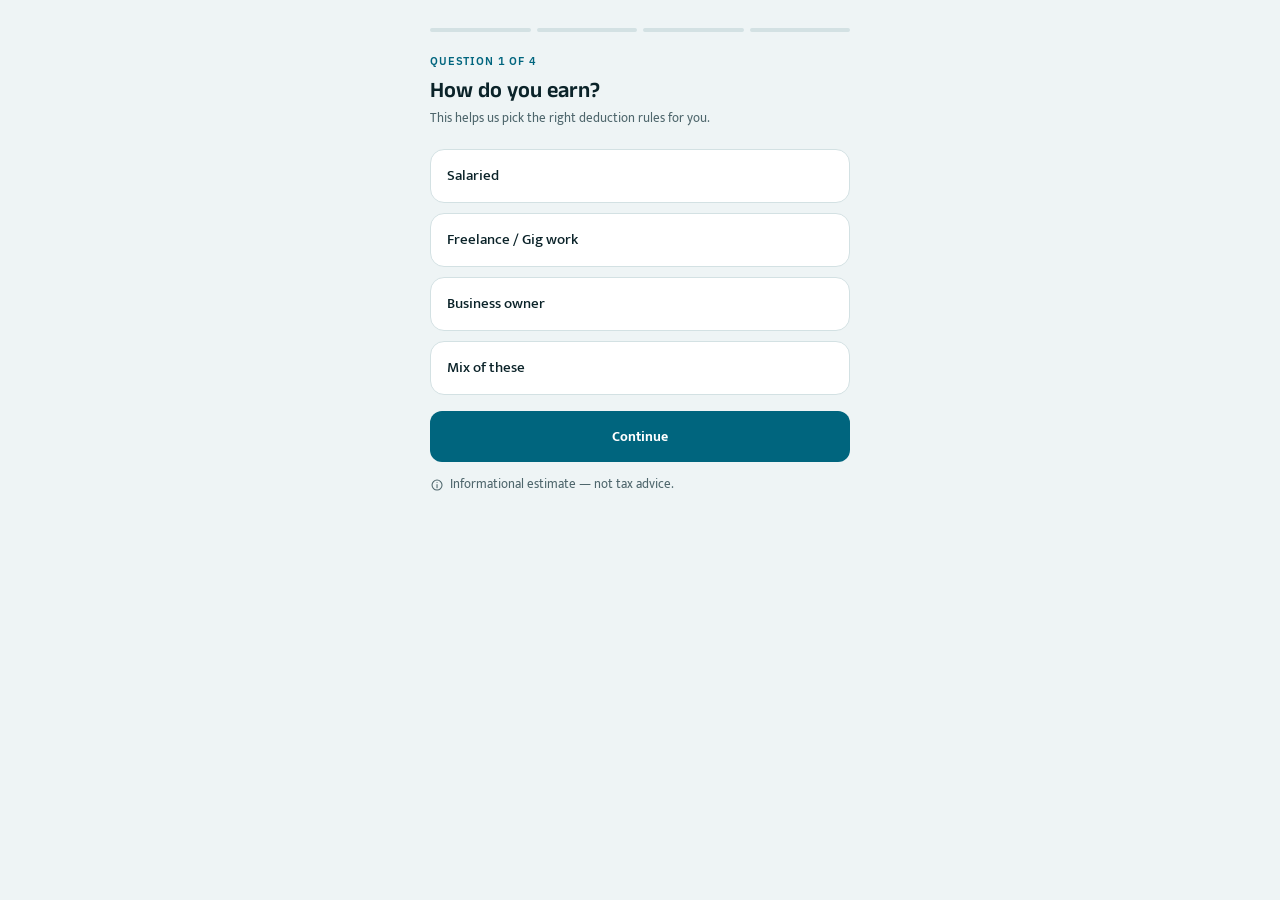
==== commit 584b3bc4: "Publish from bsuraj67/taxplot@6a251c5" ====
--- a/index.html
+++ b/index.html
@@ -49,10 +49,18 @@
 </div>
 
 <div class="toast" id="toast" role="status" aria-live="polite" aria-atomic="true"></div>
-<div class="glossary-sheet" id="glossary-sheet" hidden></div>
+<div class="sheet-overlay" id="glossary-sheet" hidden></div>
+<div class="sheet-overlay" id="dpdp-sheet" hidden></div>
 
-<script src="tax-engine.js"></script>
-<script src="locales/i18n.js"></script>
-<script src="app.js"></script>
+<script>
+/* Preload locale JSON with fetch() so the service worker's cache serves it offline (a sync XHR was not reliably served from the SW cache, issue #28), then load the app scripts in order. loadLocale() in locales/i18n.js uses window.__TP_LOCALES when present and falls back to its sync XHR. */
+(function () {
+  var L = window.__TP_LOCALES = {};
+  function add(src) { return new Promise(function (ok, no) { var s = document.createElement("script"); s.src = src; s.onload = ok; s.onerror = no; document.body.appendChild(s); }); }
+  Promise.all(["locales/en.json", "locales/glossary.en.json"].map(function (f) {
+    return fetch(f).then(function (r) { if (!r.ok) throw new Error(f); return r.text(); }).then(function (t) { JSON.parse(t); L[f] = t; }).catch(function () {});
+  })).then(function () { return add("tax-engine.js"); }).then(function () { return add("locales/i18n.js"); }).then(function () { return add("app.js"); }).then(function () { document.dispatchEvent(new Event("DOMContentLoaded")); /* app.js inits on this event, which already fired */ });
+})();
+</script>
 </body>
 </html>
--- a/style.css
+++ b/style.css
@@ -90,10 +90,12 @@
 .nav-btn{display:flex; align-items:center; gap:.65rem; border:0; background:none; text-align:left; padding:.6rem .7rem; min-height:2.75rem; border-radius:var(--r-s); font-size:.95rem; font-weight:500; color:var(--mute); cursor:pointer; width:100%;}
 .nav-btn:hover{background:var(--surf2); color:var(--ink);}
 .nav-btn[aria-current="page"]{background:var(--brand-soft); color:var(--brand); font-weight:600;}
+.data-note-phone{display:none; margin-top:1rem; text-align:center;}
 .side-foot{margin-top:auto; padding:.75rem .6rem 0; border-top:1px solid var(--line); font-size:.8rem; color:var(--mute);}
-.main{padding:1.5rem clamp(1rem,3vw,2rem) 3rem; display:grid; gap:1.1rem; align-content:start; min-width:0; max-width:78rem;}
+.main{padding:1.5rem clamp(1rem,3vw,2rem) 3rem; display:grid; grid-template-columns:minmax(0,1fr); gap:1.1rem; align-content:start; min-width:0; max-width:78rem;}
 .head{display:flex; align-items:center; gap:.75rem; flex-wrap:wrap;}
 .head h1{font-size:1.6rem; font-weight:700; margin-right:auto;}
+.head h1 .muted{display:block; font-size:.95rem; font-weight:400; margin-top:.2rem;}
 .tabbar{display:none;}
 
 /* ---------- atoms ---------- */
@@ -180,6 +182,19 @@
 .missed li{display:flex; gap:.6rem; align-items:flex-start; font-size:.95rem; color:var(--ink);}
 .missed li span{min-width:0;}
 
+/* Phones: tables become stacked cards (every column visible, no sideways scroll). Screen only, print keeps the table. */
+@media screen and (max-width:600px){
+  .tbl-wrap{overflow-x:visible; background:none; border:0; border-radius:0;}
+  .tbl-wrap table,.tbl-wrap tbody{display:block; min-width:0; width:100%;}
+  .tbl-wrap thead{display:none;}
+  .tbl-wrap tr{display:grid; grid-template-columns:1fr 1fr; gap:.35rem .8rem; background:var(--surf); border:1px solid var(--line); border-radius:var(--r-m); padding:.7rem .8rem; margin-bottom:.55rem;}
+  .tbl-wrap td{display:block; padding:0; border:0; min-width:0; text-align:left; overflow-wrap:anywhere;}
+  .tbl-wrap td.r{text-align:left;}
+  .tbl-wrap td.c-main{grid-column:1 / -1;}
+  .tbl-wrap td[data-label]::before{content:attr(data-label); display:block; font-size:.7rem; letter-spacing:.07em; text-transform:uppercase; color:var(--mute); font-weight:600;}
+  .tbl-wrap td.c-main::before{display:none;}
+}
+
 /* ---------- settings ---------- */
 .set-groups{display:grid; gap:1.1rem; min-width:0;}
 .group{background:var(--surf); border:1px solid var(--line); border-radius:var(--r-l); overflow:hidden; scroll-margin-top:1rem;}
@@ -389,7 +404,7 @@
 .nav .badge{margin-left:auto; font-family:var(--f-num); font-size:.72rem; font-weight:600; background:var(--warn-soft); color:var(--warn); border-radius:999px; padding:0 .45rem;}
 .content{display:grid; grid-template-columns:minmax(0,1fr) 23rem; min-height:0;}
 .content.nodetail{grid-template-columns:minmax(0,1fr);}
-.pane{overflow:auto; padding:var(--pad) 1.1rem 1.5rem; display:grid; gap:.85rem; align-content:start; min-width:0;}
+.pane{overflow:auto; padding:var(--pad) 1.1rem 1.5rem; display:grid; grid-template-columns:minmax(0,1fr); gap:.85rem; align-content:start; min-width:0;}
 .ph{display:flex; align-items:center; gap:.6rem; flex-wrap:wrap;}
 .ph h1{font-size:1.35rem; font-weight:700; margin-right:auto;}
 
@@ -448,6 +463,8 @@
 .cmp b{font-family:var(--f-num); font-size:1.05rem;}
 .cmp .lower b{color:var(--ok);}
 textarea{width:100%; min-height:4.5rem; background:var(--surf2); border:1px solid var(--line); border-radius:8px; padding:.5rem .6rem; font:inherit; font-size:.85rem; color:var(--ink); resize:vertical;}
+.reason-box input{width:100%; min-height:40px; background:var(--surf2); border:1px solid var(--line); border-radius:8px; padding:.45rem .6rem; font-size:.85rem; color:var(--ink);}
+.reason-box input:focus-visible{outline:2px solid var(--brand); outline-offset:1px;}
 
 .cardx{background:var(--surf); border:1px solid var(--line); border-radius:var(--r-m);}
 .cardx>header{padding:.75rem 1rem .25rem;}
@@ -464,7 +481,7 @@
 @media (max-width:1180px){.content{grid-template-columns:minmax(0,1fr) 20rem;}}
 @media (max-width:980px){
   body.ca{height:auto; min-height:100vh;}
-  .content{grid-template-columns:1fr;}
+  .content{grid-template-columns:minmax(0,1fr);}
   .detail{border-left:0; border-top:1px solid var(--line);}
   .grid{max-height:none;}
   .kpis{grid-template-columns:repeat(2,minmax(0,1fr));}
@@ -472,14 +489,45 @@
   .kpi:nth-child(n+3){border-top:1px solid var(--line);}
 }
 @media (max-width:720px){
-  .work{grid-template-columns:1fr;}
+  .work{grid-template-columns:minmax(0,1fr);}
   .rail{flex-direction:row; overflow-x:auto; border-right:0; border-bottom:1px solid var(--line); padding:.4rem;}
   .rail .grp{display:none;}
   .nav{white-space:nowrap;}
-  .search kbd,.top .logo small,.statusbar .sp{display:none;}
+  .search kbd,.top .logo small,.statusbar .kbhint{display:none;}
+  .statusbar .sp{margin-left:0;}
   .two,.row{grid-template-columns:1fr;}
-}
-@media (max-width:480px){.top select{display:none;} .pane{padding-inline:1rem;}}
+  .row{gap:.45rem;}
+  .row>.pill,.row>.chip{justify-self:start;}
+}
+@media (max-width:480px){.pane{padding-inline:1rem;}}
+
+/* Issue #6: phone layout for the CA workspace. Table <-> card list swap at
+   600px; desktop (>600px) is untouched. Cards are real buttons/articles, so
+   keyboard focus works; the hidden table is display:none (not focusable). */
+.cards{display:none;}
+@media (max-width:600px){
+  .grid{display:none;}
+  .btn.sm{min-height:40px;}
+  .cards{display:grid; gap:.55rem;}
+  .ccard{display:grid; gap:.3rem; text-align:left; font:inherit; color:inherit; padding:.7rem .8rem; background:var(--surf); border:1px solid var(--line); border-radius:var(--r-m); min-width:0;}
+  button.ccard{width:100%; cursor:pointer;}
+  .ccard[aria-pressed="true"],.ccard[aria-current="true"]{background:var(--brand-soft); border-color:var(--brand);}
+  .ccard .h{display:flex; justify-content:space-between; align-items:center; gap:.5rem; flex-wrap:wrap;}
+  .ccard .sub{font-size:.84rem;}
+  .ccard .kv{display:grid; grid-template-columns:1fr 1fr; gap:.4rem .8rem; margin-top:.2rem; font-size:.84rem;}
+  .ccard .kv>span>span{display:block;}
+  .ccard .acts{display:flex; gap:.4rem; flex-wrap:wrap;}
+  .ccard .acts .btn{min-height:44px; flex:1;}
+  /* top bar: logo + actions on row 1, search + FY on row 2 */
+  .top{flex-wrap:wrap; gap:.5rem .6rem;}
+  .top .sp{order:2;}
+  .top .search{order:3; flex:1 1 calc(100% - 9.5rem); min-width:10rem; max-width:none;}
+  .top select{order:4; display:block; flex:none; max-width:8rem; min-height:36px;}
+  .top .tbtn{width:2.75rem; height:2.75rem;}
+  .fbar{flex-wrap:nowrap; overflow-x:auto; padding-bottom:.2rem;}
+  .fbar .fchip{flex:none; min-height:36px;}
+  .fbar .count{flex:none; white-space:nowrap;}
+}
 
 /* Task 6: big thumb-reach Snap button -- hidden by default, shown only on
    phone widths by the @media (max-width:760px) block below. This base rule
@@ -496,6 +544,7 @@
   .duo{grid-template-columns:1fr;}
 }
 @media (max-width:760px){
+  .data-note-phone{display:block;}
   .shell{grid-template-columns:1fr;}
   .side{display:none;}
   /* Clears both the tabbar and the snap-fab, which floats above it
@@ -524,16 +573,70 @@
 @media print{
   body *{visibility:hidden;}
   #s-app, #s-app *{visibility:visible;}
-  .side, .tabbar{display:none !important;}
+  .side, .tabbar, .snap-fab, .toast, .sheet-overlay{display:none !important;}
   #view > *:not(#view-report){display:none !important;}
+  /* Issue #18: full-width, un-clipped report on paper */
+  html, body{height:auto !important; overflow:visible !important;}
+  #s-app, .shell{display:block !important; width:100% !important; max-width:none !important; height:auto !important; min-height:0 !important; overflow:visible !important;}
+  .main{display:block !important; width:100% !important; max-width:none !important; padding:0 !important; overflow:visible !important;}
+  #view-report{width:100% !important; max-width:none !important; overflow:visible !important;}
+  #view-report *{max-width:none; min-width:0; overflow:visible !important;}
+  #view-report button, #view-report [data-act]:not(a), #view-report .btn, #view-report .head [data-act="goto-camera"]{display:none !important;}
+  #view-report table{width:100% !important; table-layout:auto;}
+  #view-report td, #view-report th, #view-report .money{white-space:normal; overflow-wrap:anywhere; filter:none !important;}
+  #view-report .caps, #view-report .row{grid-template-columns:1fr !important;}
+  #view-report > *{break-inside:avoid;}
 }
 
 /* ---------- "Tax words" glossary (task 4b) ---------- */
 .gloss-term{display:inline; border:0; background:none; padding:0; margin:0; font:inherit; color:inherit; cursor:pointer; text-decoration:underline dotted; text-underline-offset:3px; text-decoration-color:color-mix(in srgb,var(--ink) 45%,transparent);}
 .gloss-term span{font-size:.75em; margin-left:.1em;}
-.gloss-entry{margin-bottom:.75rem;}
-.glossary-sheet{position:fixed; inset:0; z-index:95;}
-.glossary-sheet[hidden]{display:none;}
+.gloss-entry{margin-bottom:.75rem; display:grid; gap:.55rem; justify-items:start;}
+.gloss-entry>*{margin:0;}
+.gloss-entry h4{font-family:var(--f-body); font-size:1.05rem; font-weight:600;}
+.gloss-entry .note{font-size:.88rem; color:var(--mute);}
+.gloss-entry .btn-ghost{width:auto; text-align:left; padding:10px 0; min-height:44px; margin-top:0; display:inline-flex; align-items:center; gap:.4rem; color:var(--brand);}
+.sheet-overlay{position:fixed; inset:0; z-index:95;}
+.sheet-overlay[hidden]{display:none;}
 .sheet-backdrop{position:absolute; inset:0; width:100%; height:100%; border:0; padding:0; margin:0; background:color-mix(in srgb,var(--ink) 45%,transparent); cursor:pointer;}
 .sheet-panel{position:absolute; left:0; right:0; bottom:0; max-width:460px; margin:0 auto; background:var(--surf); border-radius:var(--r-l) var(--r-l) 0 0; padding:var(--pad) var(--pad) calc(var(--pad) + env(safe-area-inset-bottom,0px)); box-shadow:var(--shadow); max-height:80vh; overflow-y:auto;}
 @media (min-width:600px){.sheet-panel{left:50%; right:auto; bottom:auto; top:50%; transform:translate(-50%,-50%); border-radius:var(--r-l); width:min(420px,90vw); max-height:85vh;}}
+
+/* CA workspace: "ask clients for a missing document" panel (task 9.2) */
+.bulk .fbar{padding:.2rem 1rem .6rem;}
+.bulk>p{margin:.2rem 1rem .7rem;}
+.bulk .bulk-list .row{align-items:center;}
+.bulk .bulk-list a.btn{white-space:nowrap;}
+
+/* Issue #10: bulk panel must not push wider than the phone screen; links are 44px tall tap targets. */
+.pane,.bulk{min-width:0; max-width:100%;}
+.bulk .bulk-list .row>*{min-width:0;}
+@media (max-width:600px){
+  .btn.sm{min-height:40px;}
+  .bulk .bulk-list .row{flex-wrap:wrap; gap:.4rem;}
+  .bulk .bulk-list a.btn{min-height:44px; display:inline-flex; align-items:center;}
+}
+
+/* Monthly payments quick-log (Overview) */
+.rec-row{display:flex;gap:.6rem;align-items:center;justify-content:space-between;flex-wrap:wrap;padding:.6rem 0;border-top:1px solid var(--line);}
+#recurring-card summary{cursor:pointer;font-weight:600;margin-top:.5rem;}
+.cam-warn{max-width:86%; margin:0; text-align:center; font-size:13px; line-height:1.5; color:var(--cam-ink); background:color-mix(in srgb, var(--warn, #b45309) 30%, transparent); padding:8px 12px; border-radius:10px;}
+.freeze-actions{flex-wrap:wrap; justify-content:center;}
+
+/* CA client status page: print only the client-facing view */
+@media print {
+  body.print-status .top, body.print-status .rail, body.print-status .statusbar, body.print-status .toast,
+  body.print-status .cs-admin, body.print-status .cs-noprint, body.print-status .disc { display: none !important; }
+  body.print-status *{visibility:visible !important;}
+  body.print-status .work, body.print-status .content, body.print-status .pane { display: block !important; overflow: visible !important; }
+}
+/* CA annual plan tracker: same print approach as the client status view, scoped to body.print-plan */
+.print-only-title{display:none;}
+@media print {
+  body.print-plan .top, body.print-plan .rail, body.print-plan .statusbar, body.print-plan .toast,
+  body.print-plan .cs-noprint, body.print-plan .disc, body.print-plan .cards { display: none !important; }
+  body.print-plan .print-only-title{display:block !important;}
+  body.print-plan *{visibility:visible !important;}
+  body.print-plan .work, body.print-plan .content, body.print-plan .pane { display: block !important; overflow: visible !important; }
+  body.print-plan .grid{display:block !important; max-height:none !important; overflow:visible !important;}
+}
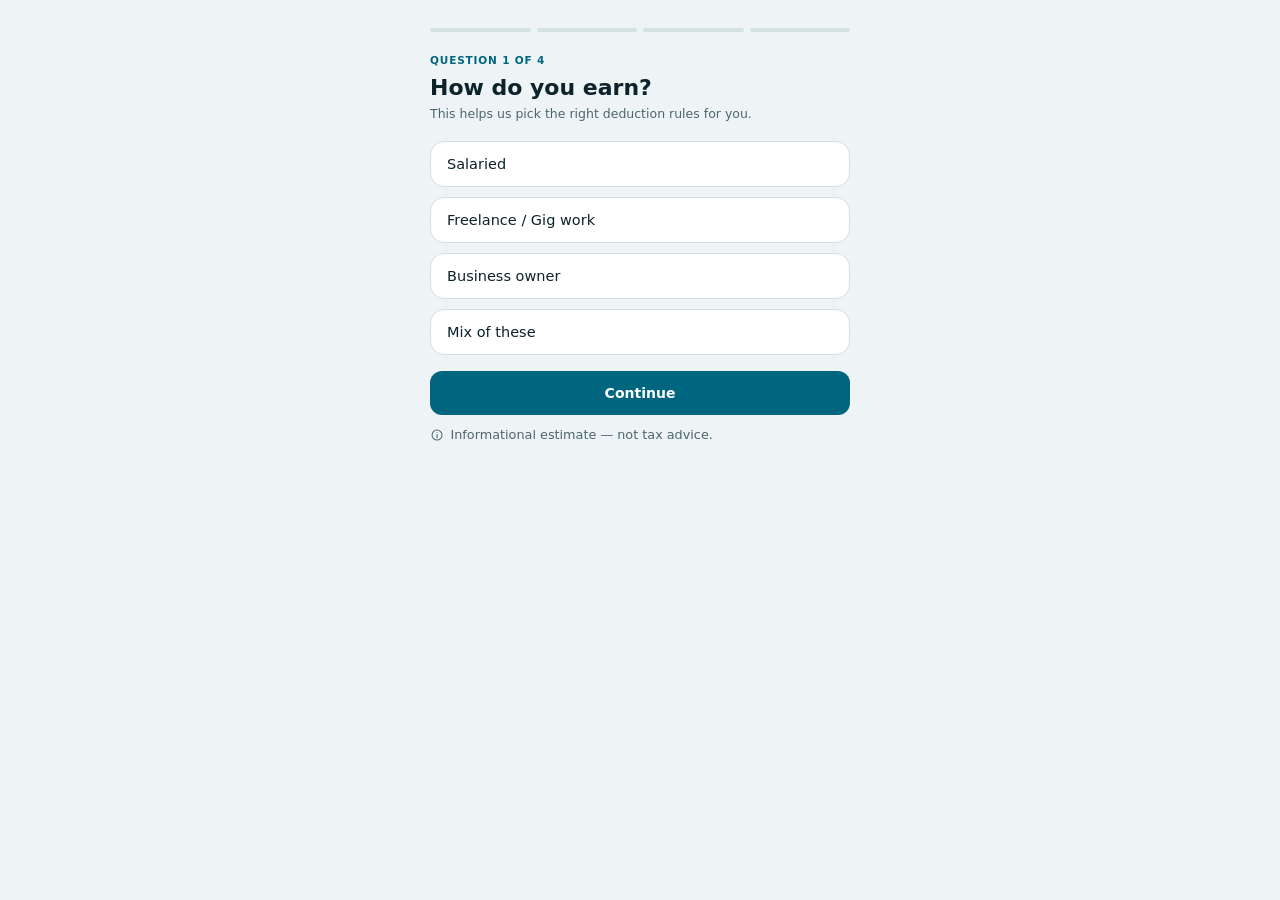
==== commit 1bbe49da: "Publish from bsuraj67/taxplot@d0da153" ====
--- a/index.html
+++ b/index.html
@@ -2,6 +2,7 @@
 <html lang="en-IN">
 <head>
 <meta charset="UTF-8">
+<meta http-equiv="Content-Security-Policy" content="default-src 'self'; script-src 'self' 'sha256-TLmOLNr+4CpQBn8RLX2hHU4s7+A2vJgBhB0yv6jLquc=' 'sha256-6bhpg1295BwIYPCwX7IE8fEsIWRky01pJm4GLDUjFH0='; style-src 'self' 'unsafe-inline' https://fonts.googleapis.com; font-src https://fonts.gstatic.com; img-src 'self' data: blob:; connect-src 'self'; object-src 'none'; base-uri 'none'; form-action 'self'">
 <meta name="viewport" content="width=device-width, initial-scale=1.0, viewport-fit=cover">
 <title>TaxPlot</title>
 <meta name="theme-color" content="#00657E">
@@ -21,7 +22,7 @@
 <link rel="preconnect" href="https://fonts.googleapis.com">
 <link rel="preconnect" href="https://fonts.gstatic.com" crossorigin>
 <link rel="stylesheet" href="https://fonts.googleapis.com/css2?family=Anek+Latin:wght@400..800&family=Mukta:wght@400;500;600;700&family=IBM+Plex+Sans:wght@400;500;600&display=swap">
-<link rel="stylesheet" href="style.css">
+<link rel="stylesheet" href="style.css?v=v5">
 </head>
 <body>
 
@@ -55,10 +56,11 @@
 <script>
 /* Preload locale JSON with fetch() so the service worker's cache serves it offline (a sync XHR was not reliably served from the SW cache, issue #28), then load the app scripts in order. loadLocale() in locales/i18n.js uses window.__TP_LOCALES when present and falls back to its sync XHR. */
 (function () {
-  var L = window.__TP_LOCALES = {};
-  function add(src) { return new Promise(function (ok, no) { var s = document.createElement("script"); s.src = src; s.onload = ok; s.onerror = no; document.body.appendChild(s); }); }
+  var V = "v11"; /* keep equal to CACHE_VERSION in sw.js: bump both each release so scripts bypass the 10-minute HTTP cache */
+  var L = window.__TP_LOCALES = {}; window.__TP_V = V;
+  function add(src) { return new Promise(function (ok, no) { var s = document.createElement("script"); s.src = src + "?v=" + V; s.onload = ok; s.onerror = no; document.body.appendChild(s); }); }
   Promise.all(["locales/en.json", "locales/glossary.en.json"].map(function (f) {
-    return fetch(f).then(function (r) { if (!r.ok) throw new Error(f); return r.text(); }).then(function (t) { JSON.parse(t); L[f] = t; }).catch(function () {});
+    return fetch(f + "?v=" + V).then(function (r) { if (!r.ok) throw new Error(f); return r.text(); }).then(function (t) { JSON.parse(t); L[f] = t; }).catch(function () {});
   })).then(function () { return add("tax-engine.js"); }).then(function () { return add("locales/i18n.js"); }).then(function () { return add("app.js"); }).then(function () { document.dispatchEvent(new Event("DOMContentLoaded")); /* app.js inits on this event, which already fired */ });
 })();
 </script>
